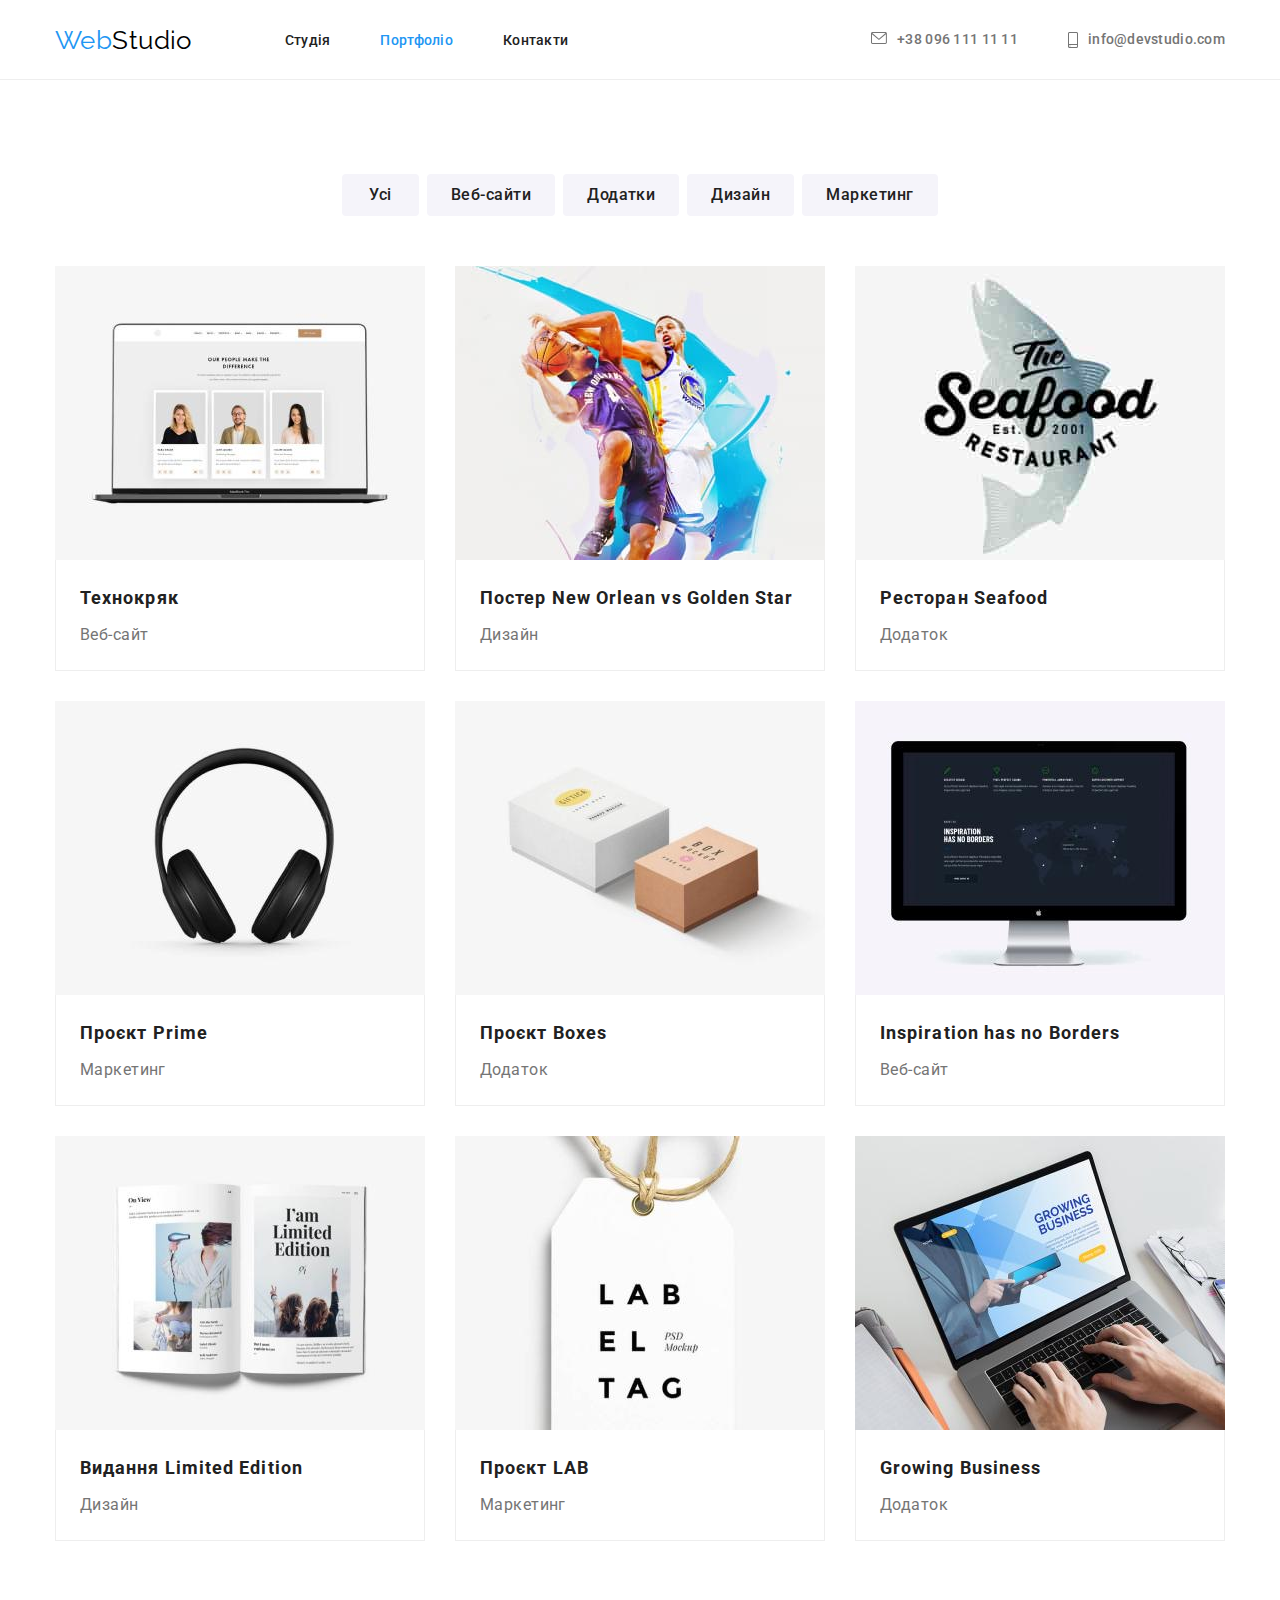
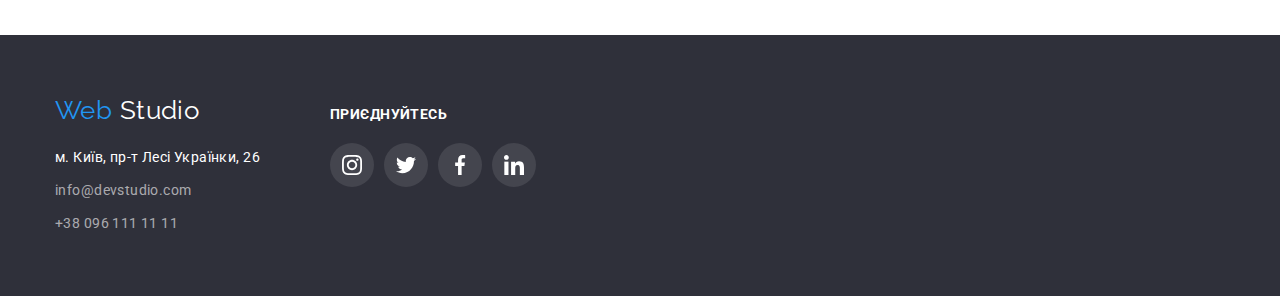
==== portfolio.html @ 3bc68b94 "HW-3-final-edition" ====
<!DOCTYPE html>
<html lang="uk">

<head>

    <meta charset="UTF-8" />
    <meta http-equiv="X-UA-Compatible" content="IE=edge" />
    <meta name="viewport" content="width=device-width, initial-scale=1.0" />
    <title>Document</title>
    <link rel="preconnect" href="https://fonts.googleapis.com">
    <link rel="preconnect" href="https://fonts.gstatic.com" crossorigin>
    <link
        href="https://fonts.googleapis.com/css2?family=Raleway:wght@700&family=Roboto:wght@400;500;700;900&display=swap"
        rel="stylesheet">
    <link rel="stylesheet"
        href="https://cdnjs.cloudflare.com/ajax/libs/modern-normalize/1.1.0/modern-normalize.min.css" />


    <link rel="stylesheet" href="./css/styles.css">
</head>

<body>
    <header class="header">
        <div class="conteiner main-nav">
    
            <nav class=" main-nav">
                <a href="/" class="logo">
                    <spam class="half-logo">Web</spam>Studio
                </a>
                <ul class="site-nav ">
                    <li class="item"><a href="./index.html" class="link ">Студія</a></li>
                    <li class="item"><a href="./portfolio.html" class="link current">Портфоліо</a></li>
                    <li class="item"><a href="" class="link">Контакти</a></li>
                </ul>
            </nav>
    
            <ul class="commun ">
                <li class="item">
                    <a href="tel:+380961111111" class="contact">
                        <svg class="commun-icon envelope ">
                            <use href="./images/symbol-defs.svg#envelope">
                            </use>
                        </svg>
                        +38 096 111 11 11</a>
                </li>
    
                <li class="item">
                    <a href="mailto:info@devstudio.com" class="contact">
                        <svg class="commun-icon smart">
                            <use href="./images/symbol-defs.svg#smartphone">
                            </use>
                        </svg>
                        info@devstudio.com</a>
    
                </li>
    
            </ul>
    
        </div>
    </header>
       
    <main>
        <section class="hero-port">
            
            <h1 class="filters"></h1>
            
            <ul class="navig">
                <li ><button type="button" class="filt one">Усі</button></li>
                <li ><button type="button"class="filt">Веб-сайти</button></li>
                <li ><button type="button"class="filt">Додатки</button></li>
                <li ><button type="button"class="filt">Дизайн</button></li>
                <li ><button type="button"class="filt">Маркетинг</button></li>
            </ul>
            <div class="conteiner">
            <ul class="works">
                <li class="photo"><a href="" class="port-img">
                    <img src="./images/portfolio1.jpg" alt="веб сайт" width="370"/>
                    <div class="poster">
                    <h2  class="project">Технокряк</h2>
                    <p class="value">Веб-сайт</p>
                </div>    
                </a>
                    
                </li>
                <li class="photo"><a href="" class="port-img">
                        <img src="./images/portfolio2.jpg" alt="баскетбол" width="370"/>
                        <div class="poster">
                        <h2 class="project">Постер New Orlean vs Golden Star</h2>
                        <p class="value">Дизайн</p>
                    </div>
                    </a>
                </li>
                <li class="photo"><a href="" class="port-img">
                        <img src="./images/portfolio3.jpg" alt="ресторан морепродуктов" width="370"/>
                        <div class="poster">
                        <h2 class="project">Ресторан Seafood</h2>
                        <p class="value">Додаток</p>
                    </div>
                    </a>
                </li>
                <li class="photo"><a href="" class="port-img">
                        <img src="./images/portfolio4.jpg" alt="наушники" width="370"/>
                        <div class="poster">
                        <h2 class="project">Проєкт Prime</h2>
                        <p class="value">Маркетинг</p>
                    </div>
                    </a>
                </li>
                <li class="photo"><a href="" class="port-img">
                        <img src="./images/portfolio5.jpg" alt="ящики" width="370"/>
                        <div class="poster">
                        <h2 class="project">Проєкт Boxes</h2>
                        <p class="value">Додаток</p>
                    </div>
                    </a>
                </li>
                <li class="photo"><a href="" class="port-img">
                        <img src="./images/portfolio6.jpg" alt="монитор" width="370"/>
                        <div class="poster">
                        <h2 class="project">Inspiration has no Borders</h2>
                        <p class="value">Веб-сайт</p>
                    </div>
                    </a>
                </li>
                <li class="photo"><a href="" class="port-img">
                        <img src="./images/portfolio7.jpg" alt="книга" width="370"/>
                        <div class="poster">
                        <h2 class="project">Видання Limited Edition</h2>
                        <p class="value">Дизайн</p>
                    </div>
                    </a>
                </li>
                <li class="photo"><a href="" class="port-img">
                        <img src="./images/portfolio8.jpg" alt="бирка" width="370" class="dvd"/>
                        <div class="poster">                   <h2 class="project">Проєкт LAB</h2>
                        <p class="value">Маркетинг</p>
                        </div>
                    </a>
                
                        
                </li>
                <li class="photo"><a href="" class="port-img">
                        <img src="./images/portfolio9.jpg" alt="ноутбук" width="370"/>
                        <div class="poster">
                        <h2 class="project">Growing Business</h2>
                        <p class="value">Додаток</p>
                    </div>
                    </a>
                </li>
                
            </ul>
        </div>

        </section>

    </main>
    <footer class="page-footer">
        <div class="conteiner footer">
            <div class="footer-logo">
                <a href="/" class="under-logo">
                    <spam class="half-logo">Web</spam>
                    <spam class="half-white">Studio</spam>
    
    
                </a>
    
                <address class="address">
                    <ul class="connect">
    
                        <li class="footer-comm">
                            <a href="" class="location">м. Київ, пр-т Лесі Українки, 26</a>
                        </li>
                        <li class="footer-comm">
                            <a href="mailto:info@devstudio.com" class="contact">info@devstudio.com</a>
                        </li>
                        <li class="footer-comm">
                            <a href="tel:+380961111111" class="contact">+38 096 111 11 11</a>
                        </li>
                    </ul>
                </address>
            </div>
            <div>
                <p class="footer-text">ПРИЄДНУЙТЕСЬ</p>
    
                <ul class="footer-list">
                    <li class="footer-item">
                        <a href="" class="foot-link">
                            <svg class="social-foot">
                                <use href="./images/symbol-defs.svg#instagram-foot"></use>
                            </svg>
                        </a>
                    </li>
                    <li class="footer-item">
                        <a href="" class="foot-link">
                            <svg class="social-foot">
                                <use href="./images/symbol-defs.svg#twitter-foot"></use>
                            </svg>
                        </a>
                    </li>
                    <li class="footer-item">
                        <a href="" class="foot-link">
                            <svg class="social-foot">
                                <use href="./images/symbol-defs.svg#facebook-foot"></use>
                            </svg>
                        </a>
                    </li>
                    <li class="footer-item">
                        <a href="" class="foot-link">
                            <svg class="social-foot">
                                <use href="./images/symbol-defs.svg#linkedin-foot"></use>
                            </svg>
                        </a>
                    </li>
                </ul>
            </div>
        </div>
    
    
    </footer>
    </body>
    
    </html>
---- css/styles.css ----
:root {
    --primary-text-color: #757575;
    --secondly-text-color: #212121;
    --text-blue-color: #2196F3;
    --primary-background-color: #F5F5F5;
    --half-logo-color: #2196F3;
    --upper-logo-color: #000000;
    --hover-color: #2196F3;
    --site-navigation-color: #212121;
    --white-color: #FFFFFF;
    --under-logo-color: #FFFFFF;
    --secondly-bg-color: #2F303A;
    --under-contact-color: rgba(255, 255, 255, 0.6);
    --third-section-color:#F5F4FA;
    --border-color:#EEEEEE;
}



html{
    box-sizing: border-box;
}
*,
*::after,
*::before{
    box-sizing: inherit;
}
h1,h2,h3,p{
    margin: 0;
}

body {
    background-color: var(--white-color);
   color:var(--primary-text-color);
    font-family: roboto, sans-serif;
    letter-spacing: 0.03em;
    font-size: 14px;
    
   


}

ul {
    list-style: none;
    padding: 0;
        margin: 0;
   
}
/*header*/
.header{
    background-color: var(--white-color) ;
    height: 80px;
    border-bottom:solid 1px #EEEEEE;
    
    

}
.conteiner{
    width: 1200px;
    padding-left: 15px;
    padding-right: 15px;
    
    
    
    
   
    
    
    margin-left: auto;
    margin-right: auto;
}
  
    
   

.main-nav{
    display: flex;
    align-items: center;
    
   
   
}



/*logo*/

.half-logo {
    color: var(--half-logo-color);
    font-family: raleway, sans-serif;
    font-family: 700;
        font-size: 26px;
        line-height: 1.19;
        
}


    .logo {
        color: var(--upper-logo-color);
        font-family: raleway, sans-serif;
            font-family: 700;
            font-size: 26px;
            line-height: 1.19;
            text-decoration: none;
            margin-right: 93px;
            padding-top: 24px;
            padding-bottom: 25px;
            display: block;
        }
    


    .logo:hover,
    .logo:focus {
        color: var(--hover-color);
        font-family: 700;
            font-size: 26px;
            line-height: 1.19;
            cursor: pointer;
            
    }

    

    /*site-nav*/
        .site-nav {
            display: flex;
    
        }
        .site-nav .item{
        padding-top: 32px;
            padding-bottom: 32px;
       
        margin-left: 50px;
    }
        .site-nav .item:first-child{
    
        margin-left:0px;
    }

    

    .site-nav .link{
        color: var(--site-navigation-color);
         font-weight: 500; 
         
          line-height: 1.14;
         letter-spacing: 0.02em;
         text-decoration: none;
         padding-top: 32px;
         padding-bottom: 32px;
         

         


    }

    .site-nav .link:hover,
    .site-nav .link:focus {
        color: var(--hover-color);
        font-weight: 500;
        
            line-height: 1.14;
            letter-spacing: 0.02em;
            cursor: pointer;
    }

    .site-nav .link.current {
        color: var(--text-blue-color);
    }
        /*comunication navigation*/
                .commun {
                    display: flex;
                        margin-left: auto;
                    
                }

        .commun .contact {
            color: var(--primary-text-color);
            text-decoration: none;
            font-weight: 500;
            display: flex;
            
                line-height: 1.14;
                letter-spacing:0.02em;
                padding: 32px 0;
                color: #757575
               
        }
        
        .commun .item{
            display: flex;
            margin-left: 50px;
            align-items: center;
            justify-content: center;
            
            
        }
        .commun .item:first-child{
            margin-left: 0;
        }
         
        
    
        .commun .contact:hover,
        .commun .contact:focus {
            color: var(--hover-color);
            font-weight: 500;
            
            line-height: 1.14;
            letter-spacing:0.02em;
            cursor: pointer;
            
        }
        .envelope{
            width: 16px;
            height: 12px;
            margin-right: 10px;
            fill:currentColor
        }
        .smart{
            width: 10px;
            height: 16px;
            margin-right: 10px;
            fill: currentColor
        }
        .commun-icone:hover,
        .commun-icone:focus{
            fill:#2196F3
        }

    /*hero*/
    .hero {
        max-width: 1600px;
        height: 600px;
        
    
        text-align: center;
        padding: 200px 0;
        
         
       background-color:var(--secondly-bg-color);
        background-image:
                linear-gradient(to top,
                        rgba(47, 48, 58, 0.4),
                        rgba(47, 48, 58, 0.4)),
         
        url(../images/bg-hero.jpg);
        background-repeat: no-repeat;
       ;
        
        
        
    }

    .hero-title {
        color: var(--white-color);
         font-weight: 900; 
         font-size: 44px ;
         line-height: 1.36;
         width: 696px;
         margin-left: auto;
         margin-right: auto;
        
        letter-spacing: 0.06em;
        text-transform: uppercase;
        margin-top: 0;
        margin-bottom: 30px;
        
        
    }
        /*button*/
        .button {
          
            color: var(--white-color);
            background-color: var(--text-blue-color);
            font-family: roboto;
            font-weight: 700;
                font-size: 16px;
                line-height: 1.9;
               
               
                letter-spacing: 0.06em;

                border-radius: 4px;
                padding: 10px 32px;
                border: none;
                
                
                

        }
        img{
            display: block;
            max-width: 100%;
            height: auto;
        }

    /*Section*/
    .section{
        padding-top: 94px;
        padding-bottom: 94px;
        
    }
        .invisible-title{
            margin-top: 0;
                margin-bottom: 0;
        }
        .feature-list{
            display: flex;
        }
    .section-title {
        color: var(--secondly-text-color);
        font-weight: 700;
            font-size: 36px;
            line-height: 1.17;
            text-align: center;
            margin-top: 0;
            margin-bottom: 50px;
    }
         
         .icones{
            
            background-color: #F5F4FA;
            width: 270px;
            height: 120px;
            border-radius: 4px;
            margin-bottom: 30px;
            display: flex;
           
           
           
         }
          .feature-icon{
            display:flex;
            width: 70px;
            height: 70px;
            margin: 25px 100px;
            
            
            
            
           
          }


    /*Features*/
        .plus {
            margin-left: 30px;
        }
        .plus:first-child{
            margin: 0;
        }
    
    
     .title {
        color: var(--secondly-text-color);
        font-weight: 700;
        font-size: 14px;
           
            line-height: 1.71;
           
            margin-bottom: 10px;
            margin: 0;
            margin-bottom: 10px;
            
            
    }
    .text{
        margin: 0;
        line-height: 1.71;
    }
    

    
     


    /*SECOND SECTION*/
    .second{
        padding-top: 0;
        padding-bottom: 94px;
    }

    /*whet we do*/
.what-do{
    display: flex;
}
.occupation{
    margin-left: 30px;
}
.occupation:first-child{
    margin-left: 0;
}


    /*our team*/
    

    .third{
        background-color: var(--third-section-color);
    }


    .team{
        display: flex;
    }
    .people{
        margin-left: 30px;
    }
    .people:first-child{
        margin-left: 0;
    }
     .name {
        color: var(--secondly-text-color);
        font-weight: 500;
            font-size: 16px;
            line-height: 1.2;
            text-align: center;
            margin-top: 0;
            margin-bottom: 10px;
    }
    .special{
       
            font-size: 16px;
            line-height: 1.2;
            text-align: center;
            margin: 0;
            margin-bottom: 16px;

    }
    .data{
        padding-top: 30px;
        padding-bottom: 30px;

        background-color: var(--white-color);
    }
        .social {
            display: flex;
            gap: 16px;
            justify-content: center;
        }
        
        .social-item{
            
           
           
           
        }
        .social-item:first-child{
            margin-left: 0;
        }
        .social-link{
        color: #AFB1B8;
        display: block;
            width: 44px;
            height: 44px;
            padding: 12px;
            background-color: #FFFFFF;
        }
        .social-link:hover{
            color:#FFFFFF;
            background-color:#2196F3;
            border-radius: 50%;
        }

     
                
                    
                
               
                
                
    .social-logo{
        
        width: 20px;
        height: 20px;
        fill:currentColor;
        
        
        
       
        
    }
         /* .social-logo:hover,
         .social-logo:focus {
            fill:#FFFFFF;
            background-color: #2196F3;
            cursor: pointer;
             */
            
           

         
         
         .client-list{
            display: flex;
            
         }
         .client-item{
            width: 170px;
            height: 92px;
            margin-left: 30px;
         }
         .client-item:first-child{
            margin-left: 0px;
         }
         .client-link{
            display: flex;
            justify-content: center;
            align-items: center;
            width: 100%;
            height: 100%;
            color: #AFB1B8;
            border: 1px solid #AFB1B8;
            border-radius: 4px;

         }
         .client-logo{
            /* width: 40px;
            height: 52px; */
            fill: currentColor;
         }
         .client-link:hover,
         .client-item:focus{
            color:#2196F3;
            border-color: #2196F3;
            cursor: pointer;
         }
    

    
    /*footer*/
    .page-footer {
        background-color: var(--secondly-bg-color);
        padding-top: 60px;
        padding-bottom: 60px;
        align-items: baseline;
        display: flex;
        
        
      
       
    }
    .conteiner.footer{
        display: flex;
        align-items: baseline;
    }
    .footer-logo{
        margin-right:70px ;
    }
    .under-logo{
        font-family: raleway,sans-serif;
        font-family: 700;
        font-size: 26px;
        line-height: 1.19;
        text-decoration: none;
        margin-bottom: 20px;
        
       

    }

    .half-white {
        color: var(--white-color);
        font-family: raleway, sans-serif;
        
    }
        .address {
            font-size: 14px;
            margin-top: 20px;

        }
        .footer-comm{
            margin-bottom: 9px;
        }
        .footer-comm:last-child{
            margin-bottom: 0;
        }


         .location {
        color: var(--white-color);
        font-style: normal;
        
        
       
       
        
        line-height: 1.71;
        text-align: left;
        text-decoration: none;
        
    }

    .connect .contact {
        color: var(--under-contact-color);
        font-size: 14px;

        line-height: 1.71;
        
        font-style: normal;
        text-decoration: none;
        display: inline-block;
        
    
       
        
    }
    

    .connect .contact:hover,
        .connect .contact:focus {
        color: var(--hover-color);
        text-decoration: none;
        
        font-size: 14px;
        line-height: 1.71;
        font-style: normal;
        cursor: pointer;
            
            

    }
        .footer-text{
            margin-bottom: 20px;
            color:#FFFFFF;
            line-height: 1.17;
            font-weight: 700;
        }
        .footer-list{
            display: flex;
            
        }
        .footer-item{
            margin-left: 10px;

        }
        .footer-item:first-child{
            margin-left: 0;
        }
        .foot-link{
            display: block;
            width: 44px;
            height: 44px;
            padding: 12px;
            border-radius: 50%;
            
            color: #AFB1B8;
            background-color: rgba(255, 255, 255, 0.1);;
        }
        .foot-link:hover,
        .foot-link:focus{
          background-color: #2196F3;
        }
    
       
    
   
    
    .social-foot{
        width: 20px;
            height: 20px;

    }
        /*
         Font size: 14px; Line height: 1.71; 
         Align: Left; */



    /*portfolio-css*/
    .hero-port{
        
        padding-top: 94px;
            padding-bottom: 94px;
    }
    .navig{
        display: flex;
        justify-content: center;
        margin-bottom: 50px;
        gap: 8px;
        
    }
    .filters{
        margin: 0;
    }

     
    
    .filt{
        color: var(--secondly-text-color);
        background-color: var(--third-section-color);
        font-family: roboto, sans-serif;
        font-weight: 500;
        font-size: 16px;
        line-height: 1.62;
        letter-spacing: 0.03em;
        vertical-align: top;
        fill:solid var(--secondly-text-color);
        border-radius: 4px;
      
        padding: 6px 22px;
        
        border-color: transparent;
    }
    .one{
        padding: 6px 25px;
    }
    
    .filt:hover,
    .filt:focus{
        color:var(--white-color);
        background-color: var(--hover-color);
        font-family: roboto;
            font-weight: 500;
            font-size: 16px;
            line-height: 1.62;
            letter-spacing: 0.03em;
            text-align:center;
            cursor: pointer;
    }
    .works{
        display: flex;
        flex-wrap: wrap;
        
       
     
       
       
       
        
    }
    .photo{
        margin-right: 30px;
        margin-bottom: 30px;
        width: 370px;
    }
    .photo:nth-child(3n){
        margin-right: 0;
    }
    .photo:nth-last-child(-n+3){
        margin-bottom: 0;
    }
    .photo:hover{
        border: 1px solid #EEEEEE;
            box-shadow: 0px 1px 1px rgba(0, 0, 0, 0.12), 
            0px 4px 4px rgba(0, 0, 0, 0.06),
             1px 4px 6px rgba(0, 0, 0, 0.16);
             cursor: pointer;
    }

    .poster{
        padding-top: 20px;
        padding-bottom: 20px;
      
        border:solid 1px var(--border-color);
        border-top: none;
        padding-left: 24px;
        padding-right: 24px;

    }
        
    
    .port-img{
        text-decoration: none;
     
        
    }
    
        
    
    
    
    
    .project{
        color: var(--secondly-text-color);
        
        font-weight: 700;
            font-size: 18px;
            line-height: 2;
            letter-spacing: 0.06em;
            margin: 0;
          
            margin-bottom: 4px;
            
            

    }
    .value{
        font-size: 16px;
        line-height: 1.88;
        color:var(--primary-text-color);
        margin: 0;
       
       
       
       

    }
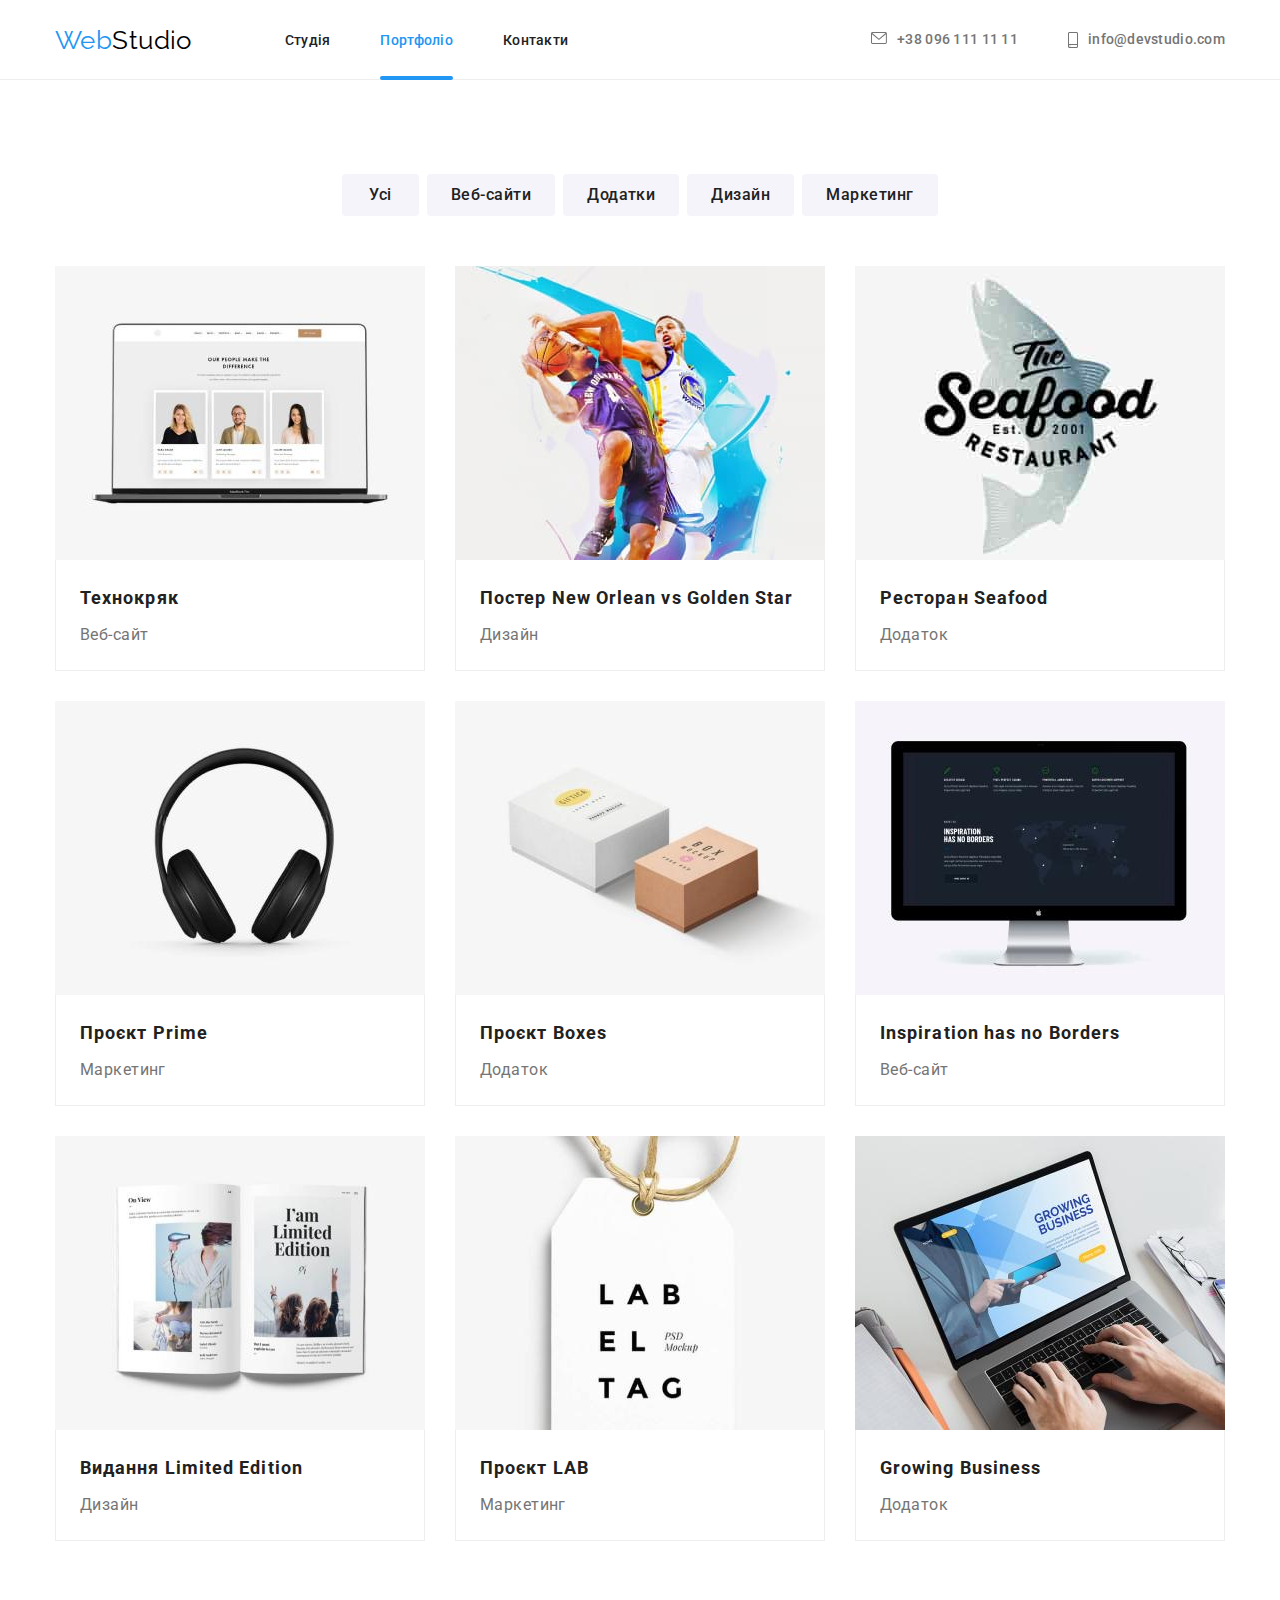
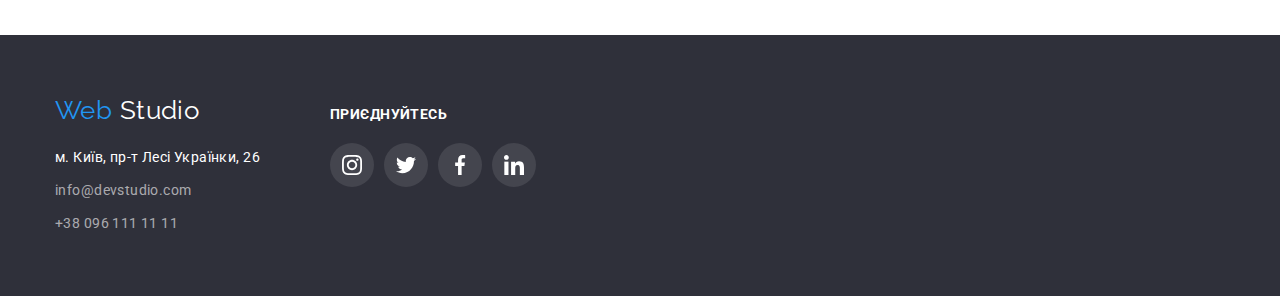
==== commit 95bab5c2: "hm-5-preview" ====
--- a/portfolio.html
+++ b/portfolio.html
@@ -74,7 +74,11 @@
             <div class="conteiner">
             <ul class="works">
                 <li class="photo"><a href="" class="port-img">
+                    <div class="photo-cover">
                     <img src="./images/portfolio1.jpg" alt="веб сайт" width="370"/>
+                    <p class="photo-text">Ресурс пропонує комплексні пропозиції з різним рівнем функціоналу та сервісів. Все це дозволить відвідувачу отримати
+                    вичерпні відомості про компанію чи приватну особу.</p>
+                    </div>
                     <div class="poster">
                     <h2  class="project">Технокряк</h2>
                     <p class="value">Веб-сайт</p>
@@ -83,7 +87,12 @@
                     
                 </li>
                 <li class="photo"><a href="" class="port-img">
-                        <img src="./images/portfolio2.jpg" alt="баскетбол" width="370"/>
+                        <div class="photo-cover">
+                            <img src="./images/portfolio2.jpg" alt="веб сайт" width="370" />
+                            <p class="photo-text">Ресурс пропонує комплексні пропозиції з різним рівнем функціоналу та сервісів. Все це
+                                дозволить відвідувачу отримати
+                                вичерпні відомості про компанію чи приватну особу.</p>
+                        </div>
                         <div class="poster">
                         <h2 class="project">Постер New Orlean vs Golden Star</h2>
                         <p class="value">Дизайн</p>
@@ -91,7 +100,12 @@
                     </a>
                 </li>
                 <li class="photo"><a href="" class="port-img">
-                        <img src="./images/portfolio3.jpg" alt="ресторан морепродуктов" width="370"/>
+                        <div class="photo-cover">
+                            <img src="./images/portfolio3.jpg" alt="веб сайт" width="370" />
+                            <p class="photo-text">Ресурс пропонує комплексні пропозиції з різним рівнем функціоналу та сервісів. Все це
+                                дозволить відвідувачу отримати
+                                вичерпні відомості про компанію чи приватну особу.</p>
+                        </div>
                         <div class="poster">
                         <h2 class="project">Ресторан Seafood</h2>
                         <p class="value">Додаток</p>
@@ -99,7 +113,12 @@
                     </a>
                 </li>
                 <li class="photo"><a href="" class="port-img">
-                        <img src="./images/portfolio4.jpg" alt="наушники" width="370"/>
+                        <div class="photo-cover">
+                            <img src="./images/portfolio4.jpg" alt="веб сайт" width="370" />
+                            <p class="photo-text">Ресурс пропонує комплексні пропозиції з різним рівнем функціоналу та сервісів. Все це
+                                дозволить відвідувачу отримати
+                                вичерпні відомості про компанію чи приватну особу.</p>
+                        </div>
                         <div class="poster">
                         <h2 class="project">Проєкт Prime</h2>
                         <p class="value">Маркетинг</p>
@@ -107,7 +126,12 @@
                     </a>
                 </li>
                 <li class="photo"><a href="" class="port-img">
-                        <img src="./images/portfolio5.jpg" alt="ящики" width="370"/>
+                        <div class="photo-cover">
+                            <img src="./images/portfolio5.jpg" alt="веб сайт" width="370" />
+                            <p class="photo-text">Ресурс пропонує комплексні пропозиції з різним рівнем функціоналу та сервісів. Все це
+                                дозволить відвідувачу отримати
+                                вичерпні відомості про компанію чи приватну особу.</p>
+                        </div>
                         <div class="poster">
                         <h2 class="project">Проєкт Boxes</h2>
                         <p class="value">Додаток</p>
@@ -115,7 +139,12 @@
                     </a>
                 </li>
                 <li class="photo"><a href="" class="port-img">
-                        <img src="./images/portfolio6.jpg" alt="монитор" width="370"/>
+                        <div class="photo-cover">
+                            <img src="./images/portfolio6.jpg" alt="веб сайт" width="370" />
+                            <p class="photo-text">Ресурс пропонує комплексні пропозиції з різним рівнем функціоналу та сервісів. Все це
+                                дозволить відвідувачу отримати
+                                вичерпні відомості про компанію чи приватну особу.</p>
+                        </div>
                         <div class="poster">
                         <h2 class="project">Inspiration has no Borders</h2>
                         <p class="value">Веб-сайт</p>
@@ -123,7 +152,12 @@
                     </a>
                 </li>
                 <li class="photo"><a href="" class="port-img">
-                        <img src="./images/portfolio7.jpg" alt="книга" width="370"/>
+                        <div class="photo-cover">
+                            <img src="./images/portfolio7.jpg" alt="веб сайт" width="370" />
+                            <p class="photo-text">Ресурс пропонує комплексні пропозиції з різним рівнем функціоналу та сервісів. Все це
+                                дозволить відвідувачу отримати
+                                вичерпні відомості про компанію чи приватну особу.</p>
+                        </div>
                         <div class="poster">
                         <h2 class="project">Видання Limited Edition</h2>
                         <p class="value">Дизайн</p>
@@ -131,7 +165,12 @@
                     </a>
                 </li>
                 <li class="photo"><a href="" class="port-img">
-                        <img src="./images/portfolio8.jpg" alt="бирка" width="370" class="dvd"/>
+                        <div class="photo-cover">
+                            <img src="./images/portfolio8.jpg" alt="веб сайт" width="370" />
+                            <p class="photo-text">Ресурс пропонує комплексні пропозиції з різним рівнем функціоналу та сервісів. Все це
+                                дозволить відвідувачу отримати
+                                вичерпні відомості про компанію чи приватну особу.</p>
+                        </div>
                         <div class="poster">                   <h2 class="project">Проєкт LAB</h2>
                         <p class="value">Маркетинг</p>
                         </div>
@@ -140,7 +179,12 @@
                         
                 </li>
                 <li class="photo"><a href="" class="port-img">
-                        <img src="./images/portfolio9.jpg" alt="ноутбук" width="370"/>
+                        <div class="photo-cover">
+                            <img src="./images/portfolio9.jpg" alt="веб сайт" width="370" />
+                            <p class="photo-text">Ресурс пропонує комплексні пропозиції з різним рівнем функціоналу та сервісів. Все це
+                                дозволить відвідувачу отримати
+                                вичерпні відомості про компанію чи приватну особу.</p>
+                        </div>
                         <div class="poster">
                         <h2 class="project">Growing Business</h2>
                         <p class="value">Додаток</p>
@@ -217,6 +261,7 @@
     
     
     </footer>
+    
     </body>
     
-    </html>+    </html> --- a/css/styles.css
+++ b/css/styles.css
@@ -12,32 +12,37 @@
     --under-logo-color: #FFFFFF;
     --secondly-bg-color: #2F303A;
     --under-contact-color: rgba(255, 255, 255, 0.6);
-    --third-section-color:#F5F4FA;
-    --border-color:#EEEEEE;
-}
-
-
-
-html{
+    --third-section-color: #F5F4FA;
+    --border-color: #EEEEEE;
+}
+
+
+
+html {
     box-sizing: border-box;
 }
+
 *,
 *::after,
-*::before{
+*::before {
     box-sizing: inherit;
 }
-h1,h2,h3,p{
+
+h1,
+h2,
+h3,
+p {
     margin: 0;
 }
 
 body {
     background-color: var(--white-color);
-   color:var(--primary-text-color);
+    color: var(--primary-text-color);
     font-family: roboto, sans-serif;
     letter-spacing: 0.03em;
     font-size: 14px;
-    
-   
+
+
 
 
 }
@@ -45,42 +50,44 @@
 ul {
     list-style: none;
     padding: 0;
-        margin: 0;
-   
-}
+    margin: 0;
+
+}
+
 /*header*/
-.header{
-    background-color: var(--white-color) ;
+.header {
+    background-color: var(--white-color);
     height: 80px;
-    border-bottom:solid 1px #EEEEEE;
-    
-    
-
-}
-.conteiner{
+    border-bottom: solid 1px #EEEEEE;
+
+
+
+}
+
+.conteiner {
     width: 1200px;
     padding-left: 15px;
     padding-right: 15px;
-    
-    
-    
-    
-   
-    
-    
+
+
+
+
+
+
+
     margin-left: auto;
     margin-right: auto;
 }
-  
-    
-   
-
-.main-nav{
+
+
+
+
+.main-nav {
     display: flex;
     align-items: center;
-    
-   
-   
+
+
+
 }
 
 
@@ -91,716 +98,943 @@
     color: var(--half-logo-color);
     font-family: raleway, sans-serif;
     font-family: 700;
-        font-size: 26px;
-        line-height: 1.19;
-        
-}
-
-
-    .logo {
-        color: var(--upper-logo-color);
-        font-family: raleway, sans-serif;
-            font-family: 700;
-            font-size: 26px;
-            line-height: 1.19;
-            text-decoration: none;
-            margin-right: 93px;
-            padding-top: 24px;
-            padding-bottom: 25px;
-            display: block;
-        }
-    
-
-
-    .logo:hover,
-    .logo:focus {
-        color: var(--hover-color);
-        font-family: 700;
-            font-size: 26px;
-            line-height: 1.19;
-            cursor: pointer;
-            
+    font-size: 26px;
+    line-height: 1.19;
+
+}
+
+
+.logo {
+    color: var(--upper-logo-color);
+    font-family: raleway, sans-serif;
+    font-family: 700;
+    font-size: 26px;
+    line-height: 1.19;
+    text-decoration: none;
+    margin-right: 93px;
+    padding-top: 24px;
+    padding-bottom: 25px;
+    display: block;
+    transition-property: color;
+        transition-duration: 250ms;
+        transition-timing-function: cubic-bezier(0.4, 0, 0.2, 1);
+}
+
+
+
+.logo:hover,
+.logo:focus {
+    color: var(--hover-color);
+    font-family: 700;
+    font-size: 26px;
+    line-height: 1.19;
+    cursor: pointer;
+
+}
+
+
+
+/*site-nav*/
+.site-nav {
+    display: flex;
+
+}
+
+.site-nav .item {
+    padding-top: 32px;
+    padding-bottom: 32px;
+
+    margin-left: 50px;
+}
+
+.site-nav .item:first-child {
+
+    margin-left: 0px;
+}
+
+
+
+.site-nav .link {
+    color: var(--site-navigation-color);
+    font-weight: 500;
+
+    line-height: 1.14;
+    letter-spacing: 0.02em;
+    text-decoration: none;
+    padding-top: 32px;
+    padding-bottom: 32px;
+        transition-property: color;
+            transition-duration: 250ms;
+            transition-timing-function: cubic-bezier(0.4, 0, 0.2, 1);
+}  
+    .current{
+        position: relative;
+    }     
+    .current::after{
+        position: absolute;
+        left: 0;
+        bottom: 0;
+    display: block;
+    
+    
+        content: '';
+        width: 100%;
+        height: 4px;
+        background-color: #2196F3;
+        border-radius: 2px;
+   }
+
+
+
+
+
+
+
+.site-nav .link:hover,
+.site-nav .link:focus {
+    color: var(--hover-color);
+    font-weight: 500;
+
+    line-height: 1.14;
+    letter-spacing: 0.02em;
+    cursor: pointer;
+}
+
+.site-nav .link.current {
+    color: var(--text-blue-color);
+    
+}
+
+.commun {
+    display: flex;
+    margin-left: auto;
+    
+}
+
+.commun .contact {
+    color: var(--primary-text-color);
+    text-decoration: none;
+    font-weight: 500;
+    display: flex;
+
+    line-height: 1.14;
+    letter-spacing: 0.02em;
+    padding: 32px 0;
+    color: #757575;
+    transition-property: color;
+        transition-duration: 250ms;
+        transition-timing-function: cubic-bezier(0.4, 0, 0.2, 1);
+}
+
+.commun .item {
+    display: flex;
+    margin-left: 50px;
+    align-items: center;
+    justify-content: center;
+
+
+}
+
+.commun .item:first-child {
+    margin-left: 0;
+}
+
+
+
+.commun .contact:hover,
+.commun .contact:focus {
+    color: var(--hover-color);
+    font-weight: 500;
+
+    line-height: 1.14;
+    letter-spacing: 0.02em;
+    cursor: pointer;
+
+}
+
+.envelope {
+    width: 16px;
+    height: 12px;
+    margin-right: 10px;
+    fill: currentColor
+}
+
+.smart {
+    width: 10px;
+    height: 16px;
+    margin-right: 10px;
+    fill: currentColor
+}
+
+.commun-icone:hover,
+.commun-icone:focus {
+    fill: #2196F3
+}
+
+/*hero*/
+.hero {
+    max-width: 1600px;
+    height: 600px;
+    margin-left: auto;
+    margin-right: auto;
+
+
+    text-align: center;
+    padding: 200px 0;
+
+
+    background-color: var(--secondly-bg-color);
+    background-image:
+        linear-gradient(to top,
+            rgba(47, 48, 58, 0.4),
+            rgba(47, 48, 58, 0.4)),
+
+        url(../images/bg-hero.jpg);
+    background-repeat: no-repeat;
+    ;
+
+
+
+}
+
+.hero-title {
+    color: var(--white-color);
+    font-weight: 900;
+    font-size: 44px;
+    line-height: 1.36;
+    width: 696px;
+    margin-left: auto;
+    margin-right: auto;
+
+    letter-spacing: 0.06em;
+    text-transform: uppercase;
+    margin-top: 0;
+    margin-bottom: 30px;
+
+
+}
+
+/*button*/
+.button {
+
+    color: var(--white-color);
+    background-color: var(--text-blue-color);
+    font-family: roboto;
+    font-weight: 700;
+    font-size: 16px;
+    line-height: 1.9;
+
+
+    letter-spacing: 0.06em;
+
+    border-radius: 4px;
+    padding: 10px 32px;
+    border: none;
+
+
+
+
+}
+
+img {
+    display: block;
+    max-width: 100%;
+    height: auto;
+}
+
+/*Section*/
+.section {
+    padding-top: 94px;
+    padding-bottom: 94px;
+
+}
+
+.invisible-title {
+    margin-top: 0;
+    margin-bottom: 0;
+}
+
+.feature-list {
+    display: flex;
+}
+
+.section-title {
+    color: var(--secondly-text-color);
+    font-weight: 700;
+    font-size: 36px;
+    line-height: 1.17;
+    text-align: center;
+    margin-top: 0;
+    margin-bottom: 50px;
+}
+
+.icones {
+
+    background-color: #F5F4FA;
+    width: 270px;
+    height: 120px;
+    border-radius: 4px;
+    margin-bottom: 30px;
+    display: flex;
+    justify-content: center;
+    align-items: center;
+
+
+
+}
+
+.feature-icon {
+    display: flex;
+    width: 70px;
+    height: 70px;
+
+
+
+
+
+
+}
+
+
+/*Features*/
+.plus {
+    margin-left: 30px;
+}
+
+.plus:first-child {
+    margin: 0;
+}
+
+
+.title {
+    color: var(--secondly-text-color);
+    font-weight: 700;
+    font-size: 14px;
+
+    line-height: 1.71;
+
+    margin-bottom: 10px;
+    margin: 0;
+    margin-bottom: 10px;
+
+
+}
+
+.text {
+    margin: 0;
+    line-height: 1.71;
+}
+
+
+
+
+
+
+/*SECOND SECTION*/
+.second {
+    padding-top: 0;
+    padding-bottom: 94px;
+}
+
+/*whet we do*/
+.occupation-list {
+    display: flex;
+}
+
+.occupation-item{
+    position: relative;
+    margin-left: 30px;
+}
+
+.occupation-item:first-child {
+    margin-left: 0;
+}
+
+.occupation-position{
+    width: 100%;
+    position: absolute;
+        bottom: 0;
+        left: 0;
+        background-color: rgba(47, 48, 58, 0.8);
+    padding: 27px;
+    
+
+}
+.occupation-subtitle{
+    
+    text-align: center;        
+    font-size: 14px;
+    line-height: 1.14;
+    text-transform: uppercase;
+    color:#FFFFFF;
+   
+
+}
+/* .desk{
+padding: 27px 107px;
+}
+.mobile{
+    padding: 27px 113px;
+}
+.design{
+    padding: 27px 95px;
+} */
+
+/*our team*/
+
+
+.third {
+    background-color: var(--third-section-color);
+}
+
+
+.team {
+    display: flex;
+}
+
+.people {
+    margin-left: 30px;
+}
+
+.people:first-child {
+    margin-left: 0;
+}
+
+.name {
+    color: var(--secondly-text-color);
+    font-weight: 500;
+    font-size: 16px;
+    line-height: 1.2;
+    text-align: center;
+    margin-top: 0;
+    margin-bottom: 10px;
+}
+
+.special {
+
+    font-size: 16px;
+    line-height: 1.2;
+    text-align: center;
+    margin: 0;
+    margin-bottom: 16px;
+
+}
+
+.data {
+    padding-top: 30px;
+    padding-bottom: 30px;
+
+    background-color: var(--white-color);
+}
+
+.social {
+    display: flex;
+    gap: 10px;
+    justify-content: center;
+}
+
+.social-item {
+    
     }
-
-    
-
-    /*site-nav*/
-        .site-nav {
-            display: flex;
-    
-        }
-        .site-nav .item{
-        padding-top: 32px;
-            padding-bottom: 32px;
-       
-        margin-left: 50px;
-    }
-        .site-nav .item:first-child{
-    
-        margin-left:0px;
-    }
-
-    
-
-    .site-nav .link{
-        color: var(--site-navigation-color);
-         font-weight: 500; 
+    
+
+
+.social-item:first-child {
+    margin-left: 0;
+}
+
+.social-link {
+    color: #AFB1B8;
+    display: block;
+    width: 44px;
+    height: 44px;
+    padding: 12px;
+    background-color: #FFFFFF;
+    border-radius: 50%;
+    
          
-          line-height: 1.14;
-         letter-spacing: 0.02em;
-         text-decoration: none;
-         padding-top: 32px;
-         padding-bottom: 32px;
-         
-
-         
-
-
-    }
-
-    .site-nav .link:hover,
-    .site-nav .link:focus {
-        color: var(--hover-color);
-        font-weight: 500;
-        
-            line-height: 1.14;
-            letter-spacing: 0.02em;
-            cursor: pointer;
-    }
-
-    .site-nav .link.current {
-        color: var(--text-blue-color);
-    }
-        /*comunication navigation*/
-                .commun {
-                    display: flex;
-                        margin-left: auto;
-                    
-                }
-
-        .commun .contact {
-            color: var(--primary-text-color);
-            text-decoration: none;
-            font-weight: 500;
-            display: flex;
-            
-                line-height: 1.14;
-                letter-spacing:0.02em;
-                padding: 32px 0;
-                color: #757575
-               
-        }
-        
-        .commun .item{
-            display: flex;
-            margin-left: 50px;
-            align-items: center;
-            justify-content: center;
-            
-            
-        }
-        .commun .item:first-child{
-            margin-left: 0;
-        }
-         
-        
-    
-        .commun .contact:hover,
-        .commun .contact:focus {
-            color: var(--hover-color);
-            font-weight: 500;
-            
-            line-height: 1.14;
-            letter-spacing:0.02em;
-            cursor: pointer;
-            
-        }
-        .envelope{
-            width: 16px;
-            height: 12px;
-            margin-right: 10px;
-            fill:currentColor
-        }
-        .smart{
-            width: 10px;
-            height: 16px;
-            margin-right: 10px;
-            fill: currentColor
-        }
-        .commun-icone:hover,
-        .commun-icone:focus{
-            fill:#2196F3
-        }
-
-    /*hero*/
-    .hero {
-        max-width: 1600px;
-        height: 600px;
-        
-    
-        text-align: center;
-        padding: 200px 0;
-        
-         
-       background-color:var(--secondly-bg-color);
-        background-image:
-                linear-gradient(to top,
-                        rgba(47, 48, 58, 0.4),
-                        rgba(47, 48, 58, 0.4)),
-         
-        url(../images/bg-hero.jpg);
-        background-repeat: no-repeat;
-       ;
-        
-        
-        
-    }
-
-    .hero-title {
-        color: var(--white-color);
-         font-weight: 900; 
-         font-size: 44px ;
-         line-height: 1.36;
-         width: 696px;
-         margin-left: auto;
-         margin-right: auto;
-        
-        letter-spacing: 0.06em;
-        text-transform: uppercase;
-        margin-top: 0;
-        margin-bottom: 30px;
-        
-        
-    }
-        /*button*/
-        .button {
-          
-            color: var(--white-color);
-            background-color: var(--text-blue-color);
-            font-family: roboto;
-            font-weight: 700;
-                font-size: 16px;
-                line-height: 1.9;
-               
-               
-                letter-spacing: 0.06em;
-
-                border-radius: 4px;
-                padding: 10px 32px;
-                border: none;
-                
-                
-                
-
-        }
-        img{
-            display: block;
-            max-width: 100%;
-            height: auto;
-        }
-
-    /*Section*/
-    .section{
-        padding-top: 94px;
-        padding-bottom: 94px;
-        
-    }
-        .invisible-title{
-            margin-top: 0;
-                margin-bottom: 0;
-        }
-        .feature-list{
-            display: flex;
-        }
-    .section-title {
-        color: var(--secondly-text-color);
-        font-weight: 700;
-            font-size: 36px;
-            line-height: 1.17;
-            text-align: center;
-            margin-top: 0;
-            margin-bottom: 50px;
-    }
-         
-         .icones{
-            
-            background-color: #F5F4FA;
-            width: 270px;
-            height: 120px;
-            border-radius: 4px;
-            margin-bottom: 30px;
-            display: flex;
-           
-           
-           
-         }
-          .feature-icon{
-            display:flex;
-            width: 70px;
-            height: 70px;
-            margin: 25px 100px;
-            
-            
-            
-            
-           
-          }
-
-
-    /*Features*/
-        .plus {
-            margin-left: 30px;
-        }
-        .plus:first-child{
-            margin: 0;
-        }
-    
-    
-     .title {
-        color: var(--secondly-text-color);
-        font-weight: 700;
-        font-size: 14px;
-           
-            line-height: 1.71;
-           
-            margin-bottom: 10px;
-            margin: 0;
-            margin-bottom: 10px;
-            
-            
-    }
-    .text{
-        margin: 0;
-        line-height: 1.71;
-    }
-    
-
-    
-     
-
-
-    /*SECOND SECTION*/
-    .second{
-        padding-top: 0;
-        padding-bottom: 94px;
-    }
-
-    /*whet we do*/
-.what-do{
-    display: flex;
-}
-.occupation{
-    margin-left: 30px;
-}
-.occupation:first-child{
-    margin-left: 0;
-}
-
-
-    /*our team*/
-    
-
-    .third{
-        background-color: var(--third-section-color);
-    }
-
-
-    .team{
-        display: flex;
-    }
-    .people{
-        margin-left: 30px;
-    }
-    .people:first-child{
-        margin-left: 0;
-    }
-     .name {
-        color: var(--secondly-text-color);
-        font-weight: 500;
-            font-size: 16px;
-            line-height: 1.2;
-            text-align: center;
-            margin-top: 0;
-            margin-bottom: 10px;
-    }
-    .special{
-       
-            font-size: 16px;
-            line-height: 1.2;
-            text-align: center;
-            margin: 0;
-            margin-bottom: 16px;
-
-    }
-    .data{
-        padding-top: 30px;
-        padding-bottom: 30px;
-
-        background-color: var(--white-color);
-    }
-        .social {
-            display: flex;
-            gap: 16px;
-            justify-content: center;
-        }
-        
-        .social-item{
-            
-           
-           
-           
-        }
-        .social-item:first-child{
-            margin-left: 0;
-        }
-        .social-link{
-        color: #AFB1B8;
-        display: block;
-            width: 44px;
-            height: 44px;
-            padding: 12px;
-            background-color: #FFFFFF;
-        }
-        .social-link:hover{
-            color:#FFFFFF;
-            background-color:#2196F3;
-            border-radius: 50%;
-        }
-
-     
-                
-                    
-                
-               
-                
-                
-    .social-logo{
-        
-        width: 20px;
-        height: 20px;
-        fill:currentColor;
-        
-        
-        
-       
-        
-    }
-         /* .social-logo:hover,
+         transition-property: background-color,color;
+        transition-duration: 250ms;
+        transition-timing-function: cubic-bezier(0.4, 0, 0.2, 1);
+}
+
+.social-link:hover {
+    color: #FFFFFF;
+    background-color: #2196F3;
+    border-radius: 50%;
+}
+
+
+
+
+
+
+
+
+.social-logo {
+
+    width: 20px;
+    height: 20px;
+    fill: currentColor;
+
+
+
+
+
+}
+
+/* .social-logo:hover,
          .social-logo:focus {
             fill:#FFFFFF;
             background-color: #2196F3;
             cursor: pointer;
              */
-            
-           
-
-         
-         
-         .client-list{
-            display: flex;
-            
-         }
-         .client-item{
-            width: 170px;
-            height: 92px;
-            margin-left: 30px;
-         }
-         .client-item:first-child{
-            margin-left: 0px;
-         }
-         .client-link{
-            display: flex;
-            justify-content: center;
-            align-items: center;
-            width: 100%;
-            height: 100%;
-            color: #AFB1B8;
-            border: 1px solid #AFB1B8;
-            border-radius: 4px;
-
-         }
-         .client-logo{
-            /* width: 40px;
-            height: 52px; */
-            fill: currentColor;
-         }
-         .client-link:hover,
-         .client-item:focus{
-            color:#2196F3;
-            border-color: #2196F3;
-            cursor: pointer;
-         }
-    
-
-    
-    /*footer*/
-    .page-footer {
-        background-color: var(--secondly-bg-color);
-        padding-top: 60px;
-        padding-bottom: 60px;
-        align-items: baseline;
-        display: flex;
-        
-        
-      
-       
-    }
-    .conteiner.footer{
-        display: flex;
-        align-items: baseline;
-    }
-    .footer-logo{
-        margin-right:70px ;
-    }
-    .under-logo{
-        font-family: raleway,sans-serif;
-        font-family: 700;
-        font-size: 26px;
-        line-height: 1.19;
-        text-decoration: none;
-        margin-bottom: 20px;
-        
-       
-
-    }
-
-    .half-white {
-        color: var(--white-color);
-        font-family: raleway, sans-serif;
-        
-    }
-        .address {
-            font-size: 14px;
-            margin-top: 20px;
-
-        }
-        .footer-comm{
-            margin-bottom: 9px;
-        }
-        .footer-comm:last-child{
-            margin-bottom: 0;
-        }
-
-
-         .location {
-        color: var(--white-color);
-        font-style: normal;
-        
-        
-       
-       
-        
-        line-height: 1.71;
-        text-align: left;
-        text-decoration: none;
-        
-    }
-
-    .connect .contact {
-        color: var(--under-contact-color);
-        font-size: 14px;
-
-        line-height: 1.71;
-        
-        font-style: normal;
-        text-decoration: none;
-        display: inline-block;
-        
-    
-       
-        
-    }
-    
-
-    .connect .contact:hover,
-        .connect .contact:focus {
-        color: var(--hover-color);
-        text-decoration: none;
-        
-        font-size: 14px;
-        line-height: 1.71;
-        font-style: normal;
-        cursor: pointer;
-            
-            
-
-    }
-        .footer-text{
-            margin-bottom: 20px;
-            color:#FFFFFF;
-            line-height: 1.17;
-            font-weight: 700;
-        }
-        .footer-list{
-            display: flex;
-            
-        }
-        .footer-item{
-            margin-left: 10px;
-
-        }
-        .footer-item:first-child{
-            margin-left: 0;
-        }
-        .foot-link{
-            display: block;
-            width: 44px;
-            height: 44px;
-            padding: 12px;
-            border-radius: 50%;
-            
-            color: #AFB1B8;
-            background-color: rgba(255, 255, 255, 0.1);;
-        }
-        .foot-link:hover,
-        .foot-link:focus{
-          background-color: #2196F3;
-        }
-    
-       
-    
-   
-    
-    .social-foot{
-        width: 20px;
-            height: 20px;
-
-    }
-        /*
+
+
+
+
+
+.client-list {
+    display: flex;
+
+}
+
+.client-item {
+    width: 170px;
+    height: 92px;
+    margin-left: 30px;
+    
+}
+
+.client-item:first-child {
+    margin-left: 0px;
+}
+
+.client-link {
+    display: flex;
+    justify-content: center;
+    align-items: center;
+    width: 100%;
+    height: 100%;
+    color: #AFB1B8;
+    border: 1px solid #AFB1B8;
+    border-radius: 4px;
+    transition-property: color ,border;
+        transition-duration: 250ms;
+        transition-timing-function: cubic-bezier(0.4, 0, 0.2, 1);
+
+}
+
+.client-logo {
+    width: 106px;
+            height: 60px;
+    fill: currentColor;
+}
+
+.client-link:hover,
+.client-item:focus {
+    color: #2196F3;
+    border-color: #2196F3;
+    cursor: pointer;
+}
+
+
+
+/*footer*/
+.page-footer {
+    background-color: var(--secondly-bg-color);
+    padding-top: 60px;
+    padding-bottom: 60px;
+    align-items: baseline;
+    display: flex;
+
+
+
+
+}
+
+.conteiner.footer {
+    display: flex;
+    align-items: baseline;
+}
+
+.footer-logo {
+    margin-right: 70px;
+}
+
+.under-logo {
+    font-family: raleway, sans-serif;
+    font-family: 700;
+    font-size: 26px;
+    line-height: 1.19;
+    text-decoration: none;
+    margin-bottom: 20px;
+
+
+
+}
+
+.half-white {
+    color: var(--white-color);
+    font-family: raleway, sans-serif;
+
+}
+
+.address {
+    font-size: 14px;
+    margin-top: 20px;
+
+}
+
+.footer-comm {
+    margin-bottom: 9px;
+    
+}
+
+.footer-comm:last-child {
+    margin-bottom: 0;
+}
+
+
+.location {
+    color: var(--white-color);
+    font-style: normal;
+
+
+
+
+
+    line-height: 1.71;
+    text-align: left;
+    text-decoration: none;
+
+}
+
+.connect .contact {
+    color: var(--under-contact-color);
+    font-size: 14px;
+
+    line-height: 1.71;
+
+    font-style: normal;
+    text-decoration: none;
+    display: inline-block;
+    transition-property: color;
+        transition-duration: 250ms;
+        transition-timing-function: cubic-bezier(0.4, 0, 0.2, 1);
+
+
+
+
+}
+
+
+.connect .contact:hover,
+.connect .contact:focus {
+    color: var(--hover-color);
+    text-decoration: none;
+
+    font-size: 14px;
+    line-height: 1.71;
+    font-style: normal;
+    cursor: pointer;
+
+
+
+}
+
+.footer-text {
+    margin-bottom: 20px;
+    color: #FFFFFF;
+    line-height: 1.17;
+    font-weight: 700;
+}
+
+.footer-list {
+    display: flex;
+
+}
+
+.footer-item {
+    margin-left: 10px;
+
+}
+
+.footer-item:first-child {
+    margin-left: 0;
+}
+
+.foot-link {
+    display: block;
+    width: 44px;
+    height: 44px;
+    padding: 12px;
+    border-radius: 50%;
+
+    color: #AFB1B8;
+    background-color: rgba(255, 255, 255, 0.1);
+    transition-property: background-color;
+        transition-duration: 250ms;
+        transition-timing-function: cubic-bezier(0.4, 0, 0.2, 1);
+}
+
+.foot-link:hover,
+.foot-link:focus {
+    background-color: #2196F3;
+}
+
+
+
+
+
+.social-foot {
+    width: 20px;
+    height: 20px;
+
+}
+
+/*
          Font size: 14px; Line height: 1.71; 
          Align: Left; */
 
 
 
-    /*portfolio-css*/
-    .hero-port{
+/*portfolio-css*/
+.hero-port {
+
+    padding-top: 94px;
+    padding-bottom: 94px;
+}
+
+.navig {
+    display: flex;
+    justify-content: center;
+    margin-bottom: 50px;
+    gap: 8px;
+
+}
+
+.filters {
+    margin: 0;
+}
+
+
+
+.filt {
+    color: var(--secondly-text-color);
+    background-color: var(--third-section-color);
+    font-family: roboto, sans-serif;
+    font-weight: 500;
+    font-size: 16px;
+    line-height: 1.62;
+    letter-spacing: 0.03em;
+    vertical-align: top;
+    fill: solid var(--secondly-text-color);
+    border-radius: 4px;
+
+    padding: 6px 22px;
+
+    border-color: transparent;
+    transition-property: background-color,color;
+        transition-duration: 250ms;
+        transition-timing-function: cubic-bezier(0.4, 0, 0.2, 1);
+    }
+    
+
+
+.one {
+    padding: 6px 25px;
+}
+
+.filt:hover,
+.filt:focus {
+    color: var(--white-color);
+    background-color: var(--hover-color);
+    font-family: roboto;
+    font-weight: 500;
+    font-size: 16px;
+    line-height: 1.62;
+    letter-spacing: 0.03em;
+    text-align: center;
+    cursor: pointer;
+}
+
+.works {
+    display: flex;
+    flex-wrap: wrap;
+}
+
+
+
+
+.photo {
+    margin-right: 30px;
+    margin-bottom: 30px;
+    width: 370px;
+}
+
+.photo:nth-child(3n) {
+    margin-right: 0;
+}
+
+.photo:nth-last-child(-n+3) {
+    margin-bottom: 0;
+}
+
+.photo:hover {
+    
+    box-shadow: 0px 1px 1px rgba(0, 0, 0, 0.12),
+        0px 4px 4px rgba(0, 0, 0, 0.06),
+        1px 4px 6px rgba(0, 0, 0, 0.16);
+    cursor: pointer;
+}
+.photo-cover{
+    position: relative;
+    overflow: hidden;
+    
+}
+.photo-text{
+    width: 100%;
+    height: 100%;
+    position: absolute;
+    top: 0;
+    left: 0;
+    font-family: 'Roboto';
+        font-style: normal;
+        font-weight: 400;
+        font-size: 18px;
+        line-height: 1.55;
+        letter-spacing: 0.03em;
+        background-color: rgba(33, 150, 243, 0.9);;
         
-        padding-top: 94px;
-            padding-bottom: 94px;
-    }
-    .navig{
-        display: flex;
-        justify-content: center;
-        margin-bottom: 50px;
-        gap: 8px;
-        
-    }
-    .filters{
-        margin: 0;
-    }
-
-     
-    
-    .filt{
-        color: var(--secondly-text-color);
-        background-color: var(--third-section-color);
-        font-family: roboto, sans-serif;
-        font-weight: 500;
-        font-size: 16px;
-        line-height: 1.62;
-        letter-spacing: 0.03em;
-        vertical-align: top;
-        fill:solid var(--secondly-text-color);
+        padding: 63px 24px;
+        transform: translateY(101%);
+        transition: transform 250ms cubic-bezier(0.4, 0, 0.2, 1);;
+
+    
+        color: #FFFFFF;
+}
+.port-img:hover .photo-text{
+    transform: translateY(0);
+}
+
+.poster {
+    padding-top: 20px;
+    padding-bottom: 20px;
+
+    border: solid 1px var(--border-color);
+    border-top: none;
+    padding-left: 24px;
+    padding-right: 24px;
+
+}
+
+
+.port-img {
+    
+    text-decoration: none;
+    
+
+
+}
+
+
+
+
+
+
+.project {
+    color: var(--secondly-text-color);
+
+    font-weight: 700;
+    font-size: 18px;
+    line-height: 2;
+    letter-spacing: 0.06em;
+    margin: 0;
+
+    margin-bottom: 4px;
+
+
+
+}
+
+.value {
+    font-size: 16px;
+    line-height: 1.88;
+    color: var(--primary-text-color);
+    margin: 0;
+
+
+
+
+
+}
+
+/*---------------- Модальное окно------------------ */
+.backdrop{
+    position: fixed;
+    top:0;
+    left:0;
+    width: 100%;
+    height: 100%;
+    opacity: 1;
+   
+    background-color: rgba(0, 0, 0, 0.2);
+    transform: opacity 1000ms cubic-bezier(0.4, 0, 0.2, 1);
+   
+    
+    
+}
+
+
+.backdrop.is-hidden{
+    opacity: 0;
+    pointer-events: none;
+    
+   
+    
+    
+    
+}
+.modal{
+    position: absolute;
+        top: 50%;
+        left: 50%;
+        transform: translate(-50%, -50%);
+       
+
+    width: 528px;
+     height: 581px;
+
+    background-color: #FFFFFF;
+        box-shadow: 0px 1px 3px rgba(0, 0, 0, 0.12),
+         0px 1px 1px rgba(0, 0, 0, 0.14),
+          0px 2px 1px rgba(0, 0, 0, 0.2);
         border-radius: 4px;
-      
-        padding: 6px 22px;
-        
-        border-color: transparent;
-    }
-    .one{
-        padding: 6px 25px;
-    }
-    
-    .filt:hover,
-    .filt:focus{
-        color:var(--white-color);
-        background-color: var(--hover-color);
-        font-family: roboto;
-            font-weight: 500;
-            font-size: 16px;
-            line-height: 1.62;
-            letter-spacing: 0.03em;
-            text-align:center;
-            cursor: pointer;
-    }
-    .works{
-        display: flex;
-        flex-wrap: wrap;
-        
        
-     
-       
-       
-       
-        
-    }
-    .photo{
-        margin-right: 30px;
-        margin-bottom: 30px;
-        width: 370px;
-    }
-    .photo:nth-child(3n){
-        margin-right: 0;
-    }
-    .photo:nth-last-child(-n+3){
-        margin-bottom: 0;
-    }
-    .photo:hover{
-        border: 1px solid #EEEEEE;
-            box-shadow: 0px 1px 1px rgba(0, 0, 0, 0.12), 
-            0px 4px 4px rgba(0, 0, 0, 0.06),
-             1px 4px 6px rgba(0, 0, 0, 0.16);
-             cursor: pointer;
-    }
-
-    .poster{
-        padding-top: 20px;
-        padding-bottom: 20px;
-      
-        border:solid 1px var(--border-color);
-        border-top: none;
-        padding-left: 24px;
-        padding-right: 24px;
-
-    }
-        
-    
-    .port-img{
-        text-decoration: none;
-     
-        
-    }
-    
-        
-    
-    
-    
-    
-    .project{
-        color: var(--secondly-text-color);
-        
-        font-weight: 700;
-            font-size: 18px;
-            line-height: 2;
-            letter-spacing: 0.06em;
-            margin: 0;
-          
-            margin-bottom: 4px;
-            
-            
-
-    }
-    .value{
-        font-size: 16px;
-        line-height: 1.88;
-        color:var(--primary-text-color);
-        margin: 0;
-       
-       
-       
-       
-
-    }
-
-
-    +}
+.close{
+    position: absolute;
+    top: 8px;
+        right: 8px;
+    width: 30px;
+    height: 30px;
+    
+    background-color: #FFFFFF;
+    border-radius: 50%;
+    border: 1px solid rgba(0, 0, 0, 0.1);
+    padding: 0;
+  
+   
+    
+}
+.close-image{
+    vertical-align: middle;
+    
+
+   width: 18px;
+   height: 18px; 
+   
+   
+   
+}